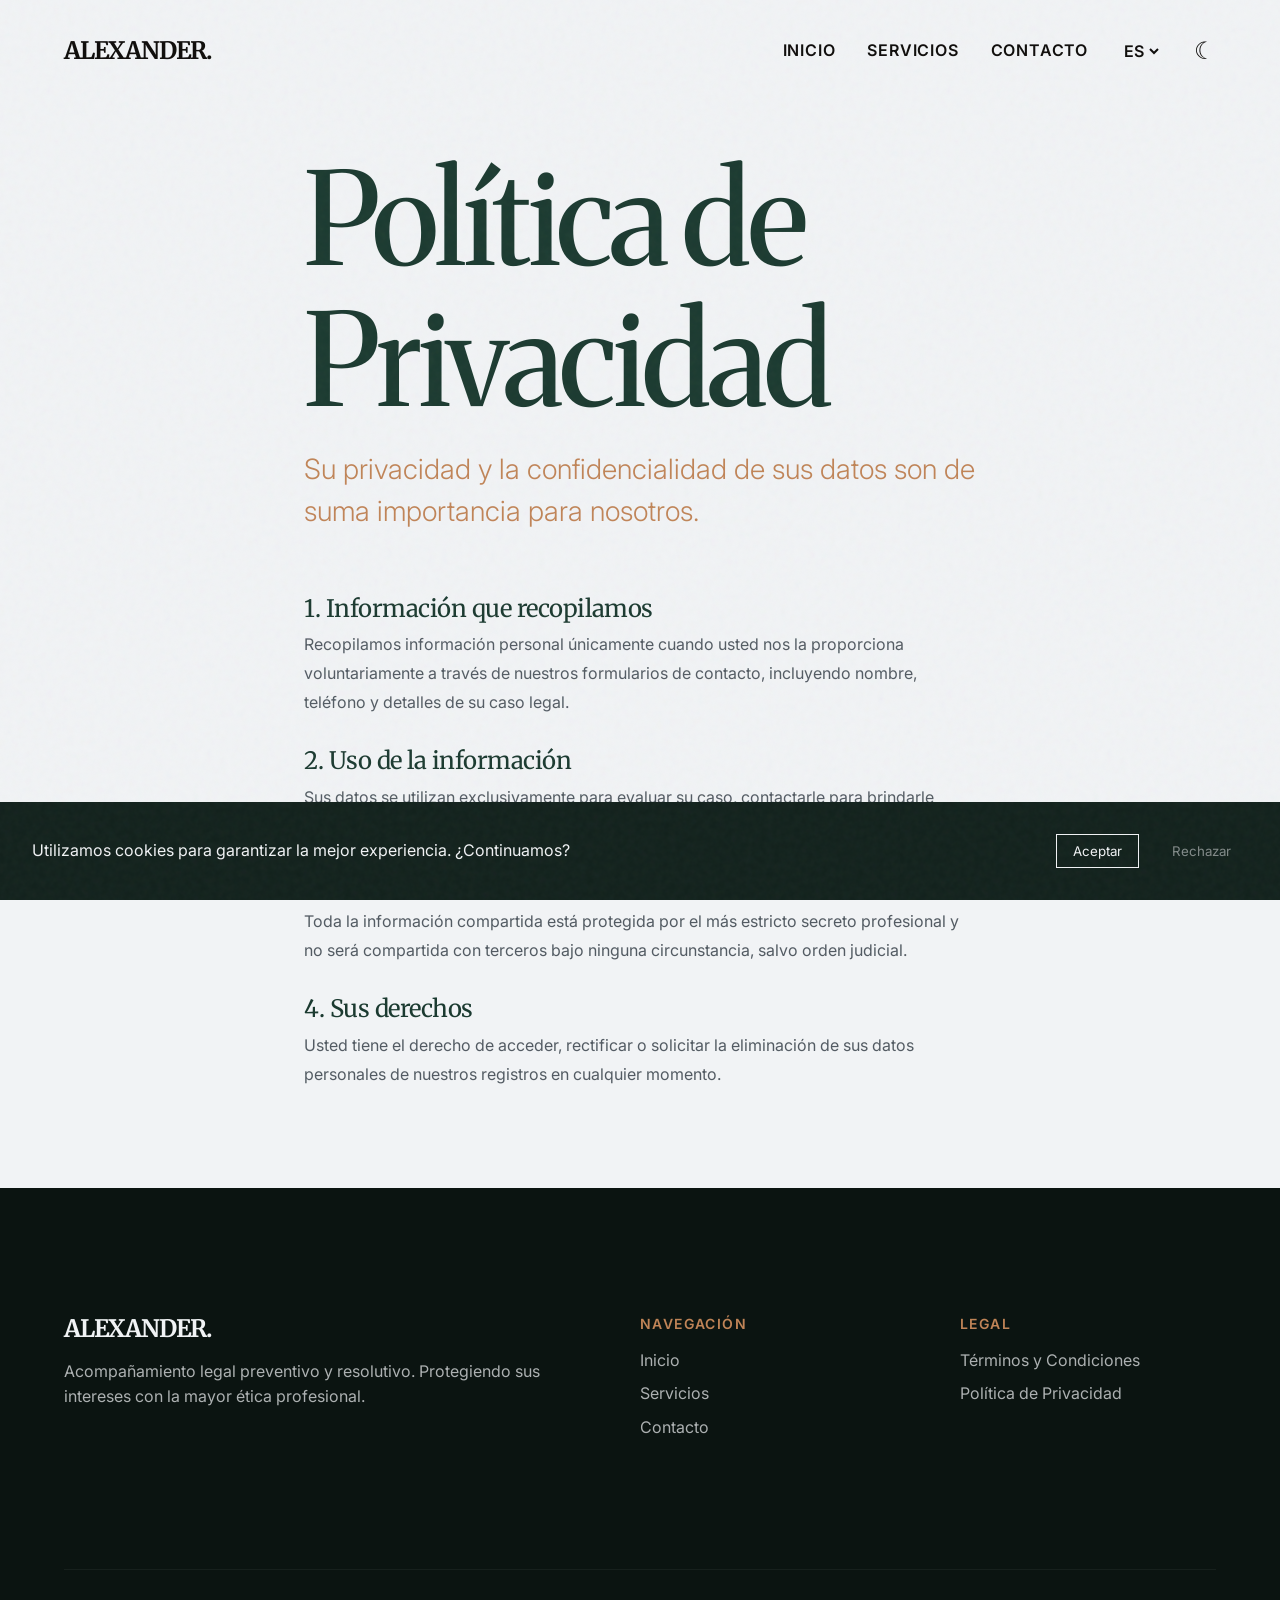
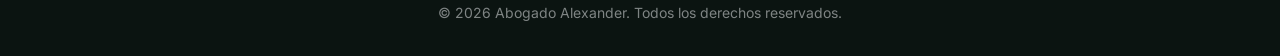
==== privacidad.html @ bae27752 "First commit" ====
<!DOCTYPE html>
<html lang="es">
<head>
  <meta charset="UTF-8">
  <meta name="viewport" content="width=device-width, initial-scale=1.0">
  
  <title data-i18n="page_title_privacy">Política de Privacidad | Alexander</title>
  <meta name="description" content="Política de privacidad y protección de datos del Bufete Abogado Alexander.">
  
  <link rel="preconnect" href="https://fonts.googleapis.com">
  <link rel="preconnect" href="https://fonts.gstatic.com" crossorigin>
  <link href="https://fonts.googleapis.com/css2?family=Inter:wght@300;400;600&family=Merriweather:ital,wght@0,300;0,400;1,300&display=swap" rel="stylesheet">
  
  <link rel="stylesheet" href="css/styles.css?v=2.0">
</head>
<body>

  <!-- Minimal Header -->
  <header class="header">
    <div class="container header__inner">
      <a href="index.html" class="logo">ALEXANDER.</a>
      
      <div class="header__actions">
        <nav class="nav">
          <button id="menu-toggle" class="menu-toggle-btn" aria-label="Abrir menú">☰</button>
          <div class="nav__menu" id="nav-menu">
            <a href="index.html" class="nav__link" data-i18n="nav_home">Inicio</a>
            <a href="servicios.html" class="nav__link" data-i18n="nav_services">Servicios</a>
            <a href="index.html#contacto" class="nav__link" data-i18n="nav_contact">Contacto</a>
          </div>
        </nav>

        <select id="lang-select" class="lang-select">
          <option value="es">ES</option>
          <option value="en">EN</option>
          <option value="fr">FR</option>
          <option value="pt">PT</option>
          <option value="zh">ZH</option>
        </select>
        <button id="theme-toggle" class="icon-btn">☾</button>
      </div>
    </div>
  </header>

  <main style="padding-top: 150px; padding-bottom: 100px; min-height: 100vh;">
    <section class="container" style="max-width: 800px; margin: 0 auto;">
      <h1 class="heading-massive" style="margin-bottom: var(--spacing-sm);" data-i18n="privacy_title">Política de Privacidad</h1>
      <p class="text-lead" style="margin-bottom: var(--spacing-lg); color: var(--accent-color);" data-i18n="privacy_intro">Su privacidad y la confidencialidad de sus datos son de suma importancia para nosotros.</p>
      
      <div style="display: flex; flex-direction: column; gap: var(--spacing-md);">
        <div>
          <h2 class="heading-large" style="font-size: 1.5rem; margin-bottom: 0.5rem;" data-i18n="privacy_h1">1. Información que recopilamos</h2>
          <p style="opacity: 0.8; line-height: 1.8;" data-i18n="privacy_p1">Recopilamos información personal únicamente cuando usted nos la proporciona voluntariamente a través de nuestros formularios de contacto, incluyendo nombre, teléfono y detalles de su caso legal.</p>
        </div>

        <div>
          <h2 class="heading-large" style="font-size: 1.5rem; margin-bottom: 0.5rem;" data-i18n="privacy_h2">2. Uso de la información</h2>
          <p style="opacity: 0.8; line-height: 1.8;" data-i18n="privacy_p2">Sus datos se utilizan exclusivamente para evaluar su caso, contactarle para brindarle asesoría legal y gestionar su expediente si decide contratar nuestros servicios.</p>
        </div>

        <div>
          <h2 class="heading-large" style="font-size: 1.5rem; margin-bottom: 0.5rem;" data-i18n="privacy_h3">3. Protección de datos y secreto profesional</h2>
          <p style="opacity: 0.8; line-height: 1.8;" data-i18n="privacy_p3">Toda la información compartida está protegida por el más estricto secreto profesional y no será compartida con terceros bajo ninguna circunstancia, salvo orden judicial.</p>
        </div>

        <div>
          <h2 class="heading-large" style="font-size: 1.5rem; margin-bottom: 0.5rem;" data-i18n="privacy_h4">4. Sus derechos</h2>
          <p style="opacity: 0.8; line-height: 1.8;" data-i18n="privacy_p4">Usted tiene el derecho de acceder, rectificar o solicitar la eliminación de sus datos personales de nuestros registros en cualquier momento.</p>
        </div>
      </div>
    </section>
  </main>

  <!-- Footer -->
  <footer class="footer">
    <div class="container">
      <div class="footer__grid">
        <div class="footer__brand">
          <h2 class="logo" style="margin-bottom: var(--spacing-sm);">ALEXANDER.</h2>
          <p style="opacity: 0.7;" data-i18n="footer_desc">Acompañamiento legal preventivo y resolutivo. Protegiendo sus intereses con la mayor ética profesional.</p>
        </div>
        
        <div class="footer__links">
          <h3 class="text-accent" style="margin-bottom: var(--spacing-sm);" data-i18n="footer_nav">Navegación</h3>
          <ul>
            <li><a href="index.html" data-i18n="nav_home">Inicio</a></li>
            <li><a href="servicios.html" data-i18n="nav_services">Servicios</a></li>
            <li><a href="index.html#contacto" data-i18n="nav_contact">Contacto</a></li>
          </ul>
        </div>
        
        <div class="footer__links">
          <h3 class="text-accent" style="margin-bottom: var(--spacing-sm);" data-i18n="footer_legal">Legal</h3>
          <ul>
            <li><a href="#" data-i18n="footer_terms">Términos y Condiciones</a></li>
            <li><a href="privacidad.html" data-i18n="footer_privacy">Política de Privacidad</a></li>
          </ul>
        </div>
      </div>
      <div class="footer__bottom">
        <p data-i18n="footer_copyright">&copy; 2026 Abogado Alexander. Todos los derechos reservados.</p>
      </div>
    </div>
  </footer>

  <!-- Cookies -->
  <div id="cookies-editorial" class="cookies-editorial">
    <p style="margin: 0;" data-i18n="cookies_text">Utilizamos cookies para garantizar la mejor experiencia. ¿Continuamos?</p>
    <div class="cookies-actions">
      <button id="btn-accept" class="btn-cookie" data-i18n="cookies_accept">Aceptar</button>
      <button id="btn-reject" class="btn-cookie" style="opacity: 0.5; border-color: transparent;" data-i18n="cookies_reject">Rechazar</button>
    </div>
  </div>

  <script src="js/translations.js"></script>
  <script src="js/main.js"></script>
</body>
</html>
---- css/styles.css ----
/* =========================================
   1. VARIABLES & TOKENS (Design System)
   ========================================= */
:root {
  --primary-color: #1B3A30; 
  --accent-color: #C08457; 
  --bg-light: #F1F3F5; 
  --text-dark: #2C363F; 
  
  --bg-inverted: #12211C; /* Darker than primary */
  --text-inverted: #F1F3F5;

  --font-heading: 'Merriweather', serif;
  --font-text: 'Inter', sans-serif;
  
  --spacing-xs: 0.5rem;   
  --spacing-sm: 1rem;     
  --spacing-md: 2rem;   
  --spacing-lg: 4rem;   
  --spacing-xl: 8rem;     
  --spacing-xxl: 12rem;    

  --transition-fast: 0.3s cubic-bezier(0.4, 0, 0.2, 1);
  --transition-slow: 0.8s cubic-bezier(0.4, 0, 0.2, 1);
}

body.dark-mode {
  --primary-color: #F1F3F5; /* Invert primary for text in dark mode */
  --bg-light: #12211C; /* Dark forest background */
  --text-dark: #F1F3F5; 
  --bg-inverted: #F1F3F5; 
  --text-inverted: #12211C;
}

/* =========================================
   2. RESET & NORMALIZE
   ========================================= */
*, *::before, *::after {
  box-sizing: border-box;
  margin: 0;
  padding: 0;
}

html {
  font-size: 16px;
  scroll-behavior: smooth;
}

body {
  font-family: var(--font-text);
  color: var(--text-dark);
  background-color: var(--bg-light);
  line-height: 1.6;
  overflow-x: hidden;
  transition: background-color 0.5s ease, color 0.5s ease;
}

/* Subtle Noise Texture Overlay */
body::before {
  content: "";
  position: fixed;
  top: 0; 
  left: 0; 
  width: 100vw; 
  height: 100vh;
  pointer-events: none;
  z-index: 9999;
  background-image: url('data:image/svg+xml;utf8,%3Csvg viewBox="0 0 200 200" xmlns="http://www.w3.org/2000/svg"%3E%3Cfilter id="noiseFilter"%3E%3CfeTurbulence type="fractalNoise" baseFrequency="0.65" numOctaves="3" stitchTiles="stitch"/%3E%3C/filter%3E%3Crect width="100%25" height="100%25" filter="url(%23noiseFilter)" opacity="0.04"/%3E%3C/svg%3E');
  opacity: 1;
}

img, video {
  display: block;
  max-width: 100%;
  height: auto;
}

a {
  text-decoration: none;
  color: inherit;
}

ul {
  list-style: none;
}

/* =========================================
   3. TYPOGRAPHY (Massive & Bespoke)
   ========================================= */
h1, h2, h3, .heading-massive {
  font-family: var(--font-heading);
  line-height: 1.1;
  font-weight: 400;
}

.heading-massive {
  font-size: clamp(3rem, 10vw, 8rem);
  letter-spacing: -0.03em;
  color: var(--primary-color);
  margin-bottom: var(--spacing-sm);
}

.heading-large {
  font-size: clamp(2.5rem, 6vw, 5rem);
  letter-spacing: -0.02em;
  color: var(--primary-color);
  margin-bottom: var(--spacing-md);
}

.text-lead {
  font-size: clamp(1.25rem, 3vw, 1.75rem);
  font-weight: 300;
  line-height: 1.5;
  max-width: 800px;
}

.text-accent {
  color: var(--accent-color);
  font-family: var(--font-text);
  text-transform: uppercase;
  letter-spacing: 0.1em;
  font-size: 0.875rem;
  font-weight: 600;
  display: block;
  margin-bottom: var(--spacing-sm);
}

/* =========================================
   4. LAYOUT UTILS
   ========================================= */
.container {
  width: 100%;
  padding: 0 var(--spacing-md);
  margin: 0 auto;
}

@media (min-width: 1024px) {
  .container {
    padding: 0 var(--spacing-lg);
  }
}

.section {
  padding: var(--spacing-xl) 0;
  position: relative;
}

/* =========================================
   5. HEADER & NAVIGATION (Minimal)
   ========================================= */
.header {
  position: fixed;
  top: 0;
  left: 0;
  width: 100%;
  padding: var(--spacing-md) 0;
  z-index: 100;
  mix-blend-mode: difference;
  color: #fff;
  transition: color var(--transition-fast);
}

.header.menu-open {
  mix-blend-mode: normal;
  color: var(--bg-light);
}

.header__inner {
  display: flex;
  justify-content: space-between;
  align-items: center;
}

.logo {
  font-family: var(--font-heading);
  font-size: clamp(1.1rem, 5vw, 1.5rem);
  font-weight: 700;
  letter-spacing: -0.05em;
  color: inherit;
}

.header__actions {
  display: flex;
  align-items: center;
  gap: var(--spacing-sm);
  position: relative;
  z-index: 101; /* Above mobile menu */
}

@media (min-width: 768px) {
  .header__actions {
    gap: var(--spacing-md);
  }
}

/* Navigation System */
.nav {
  display: flex;
  align-items: center;
}

.menu-toggle-btn {
  background: none;
  border: none;
  color: inherit;
  font-size: 1.5rem;
  cursor: pointer;
  z-index: 102;
}

.nav__menu {
  position: fixed;
  top: 0;
  left: 0;
  width: 100vw;
  height: 100vh;
  background-color: var(--primary-color);
  color: var(--bg-light);
  display: flex;
  flex-direction: column;
  justify-content: center;
  align-items: center;
  gap: var(--spacing-lg);
  transform: translateY(-100%);
  transition: transform var(--transition-slow);
  z-index: 100;
}

.nav__menu.open {
  transform: translateY(0);
}

.nav__link {
  font-family: var(--font-heading);
  font-size: clamp(2rem, 5vw, 4rem);
  text-decoration: none;
  color: inherit;
  transition: color var(--transition-fast);
}

.nav__link:hover {
  color: var(--accent-color);
}

@media (min-width: 768px) {
  .menu-toggle-btn {
    display: none;
  }
  
  .nav__menu {
    position: static;
    flex-direction: row;
    height: auto;
    width: auto;
    background-color: transparent;
    color: inherit;
    transform: none;
    gap: var(--spacing-md);
  }

  .nav__link {
    font-family: var(--font-text);
    font-size: 1rem;
    font-weight: 600;
    text-transform: uppercase;
    letter-spacing: 0.05em;
    color: inherit;
  }
}

.lang-select {
  background: transparent;
  color: inherit;
  border: none;
  font-weight: 600;
  cursor: pointer;
  outline: none;
  font-family: var(--font-text);
  font-size: 1rem;
}

.lang-select option {
  color: #000; /* Fallback for select dropdown */
}

.icon-btn {
  background: none;
  border: none;
  color: inherit;
  font-size: 1.5rem;
  cursor: pointer;
}

/* =========================================
   6. HERO SECTION (Split / Editorial)
   ========================================= */
.hero {
  min-height: 100vh;
  display: flex;
  align-items: center;
  padding-top: 100px;
}

.hero__grid {
  display: grid;
  grid-template-columns: 1fr;
  gap: var(--spacing-lg);
  align-items: center;
}

@media (min-width: 1024px) {
  .hero__grid {
    grid-template-columns: 1fr 1fr;
  }
}

.hero__content {
  position: relative;
  z-index: 2;
}

.hero__image-container {
  position: relative;
  width: 100%;
  max-width: 500px;
  margin: 0 auto;
}

.hero__image-container::before {
  content: '';
  position: absolute;
  top: -10%;
  left: -10%;
  width: 80%;
  height: 80%;
  background-color: var(--accent-color);
  z-index: -1;
  border-radius: 50%;
  filter: blur(80px);
  opacity: 0.5;
}

.hero__image {
  width: 100%;
  aspect-ratio: 3/4;
  object-fit: cover;
  transition: filter var(--transition-slow);
}

.hero__image:hover {
  /* Retained hover for structure, though no filter is needed now */
}

.btn-editorial {
  display: inline-block;
  margin-top: var(--spacing-md);
  font-family: var(--font-heading);
  font-size: 1.5rem;
  color: var(--primary-color);
  border: none;
  background: transparent;
  border-bottom: 2px solid var(--accent-color);
  padding: 0 0 5px 0;
  transition: color var(--transition-fast);
  cursor: pointer;
}

.btn-editorial:hover {
  color: var(--accent-color);
}

/* =========================================
   7. STATS (Watermark style)
   ========================================= */
.stats-narrative {
  position: relative;
  overflow: hidden;
  padding: var(--spacing-xxl) 0 var(--spacing-lg);
}

.stat-watermark {
  font-family: var(--font-heading);
  font-size: clamp(8rem, 20vw, 20rem);
  color: var(--primary-color);
  opacity: 0.05;
  position: absolute;
  line-height: 1;
  white-space: nowrap;
  pointer-events: none;
  z-index: 0;
  width: 100%;
  left: 0;
  text-align: center;
}

.stat-watermark--1 { top: 5%; }
.stat-watermark--2 { top: 45%; }

.stats-content {
  position: relative;
  z-index: 1;
  max-width: 800px;
  margin: 0 auto;
  text-align: center;
}

.trust-indicators {
  display: flex;
  flex-direction: column;
  gap: var(--spacing-md);
  margin-top: var(--spacing-xl);
  border-top: 1px solid rgba(192, 132, 87, 0.3); /* Copper transparent */
  padding-top: var(--spacing-md);
}

@media (min-width: 768px) {
  .trust-indicators {
    flex-direction: row;
    justify-content: space-between;
  }
}

.trust-item {
  display: flex;
  flex-direction: column;
  align-items: center;
}

.trust-title {
  font-family: var(--font-heading);
  font-size: 1.25rem;
  color: var(--accent-color);
  margin-bottom: var(--spacing-xs);
}

.trust-desc {
  font-family: var(--font-text);
  font-size: 0.875rem;
  opacity: 0.7;
}

/* =========================================
   8. SERVICES (Accordion Narrative)
   ========================================= */
.services-editorial {
  padding: var(--spacing-md) 0 var(--spacing-xl);
  background-color: var(--bg-light);
  border-bottom-left-radius: 3rem;
  border-bottom-right-radius: 3rem;
  position: relative;
  z-index: 20;
  box-shadow: 0 25px 30px -15px rgba(0,0,0,0.1);
}

.service-accordion {
  border-top: 1px solid var(--primary-color);
}

.service-item {
  border-bottom: 1px solid var(--primary-color);
  overflow: hidden;
}

.service-header {
  width: 100%;
  text-align: left;
  background: none;
  border: none;
  padding: var(--spacing-md) 0;
  display: flex;
  justify-content: space-between;
  align-items: center;
  cursor: pointer;
  color: var(--primary-color);
  font-family: var(--font-heading);
  font-size: clamp(1.5rem, 4vw, 3rem);
  transition: color var(--transition-fast);
}

.service-header:hover {
  color: var(--accent-color);
}

.service-header::after {
  content: '+';
  font-family: var(--font-text);
  font-weight: 300;
}

.service-item.active .service-header::after {
  content: '−';
}

.service-body {
  max-height: 0;
  opacity: 0;
  transition: max-height var(--transition-slow), opacity var(--transition-slow), padding var(--transition-slow);
}

.service-item.active .service-body {
  max-height: 1000px; /* Arbitrary large height */
  opacity: 1;
  padding-bottom: var(--spacing-md);
}

.service-content-grid {
  display: grid;
  grid-template-columns: 1fr;
  gap: var(--spacing-md);
}

@media (min-width: 768px) {
  .service-content-grid {
    grid-template-columns: 1fr 1fr;
  }
}

.service-img {
  width: 100%;
  aspect-ratio: 16/9;
  object-fit: cover;
}

.service-item.active .service-img {
  /* Animation removed since image is already colored */
}

/* Colorize animation removed */

/* =========================================
   9. TESTIMONIALS (Pull-quotes)
   ========================================= */
.testimonials-editorial {
  padding: calc(var(--spacing-lg) + 3rem) 0 var(--spacing-lg);
  margin-top: -3rem;
  background-color: #FFFFFF; /* Hardcoded pure white card */
  color: #12211C; /* Hardcoded dark text */
  text-align: center;
  border-bottom-left-radius: 3rem;
  border-bottom-right-radius: 3rem;
  position: relative;
  z-index: 10;
  box-shadow: 0 25px 30px -15px rgba(0,0,0,0.1);
}

.testimonial-display {
  max-width: 900px;
  margin: 0 auto;
  min-height: 300px;
  display: flex;
  flex-direction: column;
  justify-content: center;
  position: relative;
}

.testimonial-quote {
  font-family: var(--font-heading);
  font-size: clamp(1.5rem, 4vw, 2.5rem);
  font-style: italic;
  font-weight: 300;
  margin-bottom: var(--spacing-md);
  opacity: 0;
  position: absolute;
  top: 50%;
  left: 50%;
  transform: translate(-50%, -50%);
  width: 100%;
  transition: opacity var(--transition-slow);
}

.testimonial-quote.active {
  opacity: 1;
  position: relative;
  transform: none;
  top: auto;
  left: auto;
}

.testimonial-author {
  font-family: var(--font-text);
  font-weight: 600;
  color: var(--accent-color);
  letter-spacing: 0.1em;
  text-transform: uppercase;
}

/* =========================================
   10. CONTACT IMMERSION
   ========================================= */
.contact-immersion {
  padding: calc(var(--spacing-xl) + 3rem) 0 var(--spacing-xl);
  margin-top: -3rem;
  position: relative;
  overflow: hidden;
  background-color: #12211C; /* Hardcoded dark forest */
  color: #F1F3F5; /* Hardcoded light text */
  z-index: 1;
}

.contact-bg-map {
  position: absolute;
  top: 0; left: 0; width: 100%; height: 100%;
  background-image: radial-gradient(circle at center, rgba(192, 132, 87, 0.05) 1px, transparent 1px);
  background-size: 20px 20px;
  z-index: 0;
  opacity: 0.5;
}

/* Force text and buttons inside contact to be light to contrast with hardcoded dark background */
.contact-immersion .heading-large {
  color: #F1F3F5;
}

.contact-immersion .btn-editorial {
  color: #F1F3F5;
  border-bottom-color: rgba(241, 243, 245, 0.5);
  background-color: transparent;
}

.contact-immersion .btn-editorial:hover {
  color: var(--accent-color);
  border-bottom-color: var(--accent-color);
  background-color: transparent;
}

.contact-grid {
  display: grid;
  grid-template-columns: 1fr;
  gap: var(--spacing-lg);
  position: relative;
  z-index: 1;
}

@media (min-width: 1024px) {
  .contact-grid {
    grid-template-columns: 1fr 1fr;
    gap: var(--spacing-xxl);
    align-items: center;
  }
}

.contact-grid {
  display: grid;
  grid-template-columns: 1fr;
  gap: var(--spacing-lg);
  position: relative;
  z-index: 1;
}

@media (min-width: 1024px) {
  .contact-grid {
    grid-template-columns: 1fr 1fr;
    gap: var(--spacing-xxl);
    align-items: center;
  }
}

.form-editorial {
  display: flex;
  flex-direction: column;
  gap: var(--spacing-md);
  margin-top: var(--spacing-lg);
}

.input-editorial {
  width: 100%;
  background: transparent;
  border: none;
  border-bottom: 1px solid rgba(241, 243, 245, 0.3);
  color: #F1F3F5;
  font-size: 1.25rem;
  padding: var(--spacing-sm) 0;
  margin-bottom: var(--spacing-md);
  font-family: var(--font-text);
  outline: none;
  border-radius: 0;
  transition: border-color var(--transition-fast);
}

.input-editorial:focus {
  border-color: var(--accent-color);
}

.input-editorial::placeholder {
  color: #F1F3F5;
  opacity: 0.5;
}

/* =========================================
   11. FLOATING ELEMENTS & COOKIES
   ========================================= */
.whatsapp-float {
  position: fixed;
  bottom: var(--spacing-md);
  right: var(--spacing-md);
  width: 60px;
  height: 60px;
  background-color: #25D366;
  color: white;
  border-radius: 50%;
  display: flex;
  align-items: center;
  justify-content: center;
  font-size: 2rem;
  z-index: 900;
  box-shadow: 0 4px 12px rgba(0,0,0,0.2);
  transition: transform var(--transition-fast);
}

.whatsapp-float:hover {
  transform: scale(1.1);
}

.cookies-editorial {
  position: fixed;
  bottom: 0;
  left: 0;
  width: 100%;
  background-color: var(--bg-inverted);
  color: var(--text-inverted);
  padding: var(--spacing-md);
  z-index: 1000;
  transform: translateY(100%);
  transition: transform var(--transition-slow);
  display: flex;
  flex-direction: column;
  gap: var(--spacing-md);
}

@media (min-width: 768px) {
  .cookies-editorial {
    flex-direction: row;
    justify-content: space-between;
    align-items: center;
  }
}

.cookies-editorial.show {
  transform: translateY(0);
}

.cookies-actions {
  display: flex;
  gap: var(--spacing-sm);
}

.btn-cookie {
  background: transparent;
  border: 1px solid var(--text-inverted);
  color: var(--text-inverted);
  padding: 0.5rem 1rem;
  cursor: pointer;
  font-family: var(--font-text);
  transition: all var(--transition-fast);
}

.btn-cookie:hover {
  background: var(--text-inverted);
  color: var(--bg-inverted);
}

/* =========================================
   12. FOOTER
   ========================================= */
.footer {
  background-color: #0b1411;
  color: #F1F3F5;
  padding: var(--spacing-xl) 0 var(--spacing-md);
}

.footer__grid {
  display: grid;
  grid-template-columns: 1fr;
  gap: var(--spacing-lg);
  margin-bottom: var(--spacing-xl);
}

@media (min-width: 768px) {
  .footer__grid {
    grid-template-columns: 2fr 1fr 1fr;
  }
}

.footer__links ul {
  display: flex;
  flex-direction: column;
  gap: var(--spacing-xs);
}

.footer__links a {
  opacity: 0.7;
  transition: opacity var(--transition-fast);
}

.footer__links a:hover {
  opacity: 1;
  color: var(--accent-color);
}

.footer__bottom {
  border-top: 1px solid rgba(255,255,255,0.1);
  padding-top: var(--spacing-md);
  text-align: center;
  opacity: 0.5;
  font-size: 0.875rem;
}

/* =========================================
   13. ANIMATIONS & PARALLAX
   ========================================= */
.reveal {
  opacity: 0;
  transform: translateY(40px);
  transition: all 0.8s cubic-bezier(0.5, 0, 0, 1);
}

.reveal.active {
  opacity: 1;
  transform: translateY(0);
}

.reveal.delay-1 { transition-delay: 0.1s; }
.reveal.delay-2 { transition-delay: 0.2s; }
.reveal.delay-3 { transition-delay: 0.3s; }

.hero-anim {
  opacity: 0;
  animation: fadeUp 1s cubic-bezier(0.5, 0, 0, 1) forwards;
}

.hero-anim-1 { animation-delay: 0.2s; }
.hero-anim-2 { animation-delay: 0.4s; }
.hero-anim-3 { animation-delay: 0.6s; }
.hero-anim-4 { animation-delay: 0.8s; }

@keyframes fadeUp {
  from {
    opacity: 0;
    transform: translateY(30px);
  }
  to {
    opacity: 1;
    transform: translateY(0);
  }
}
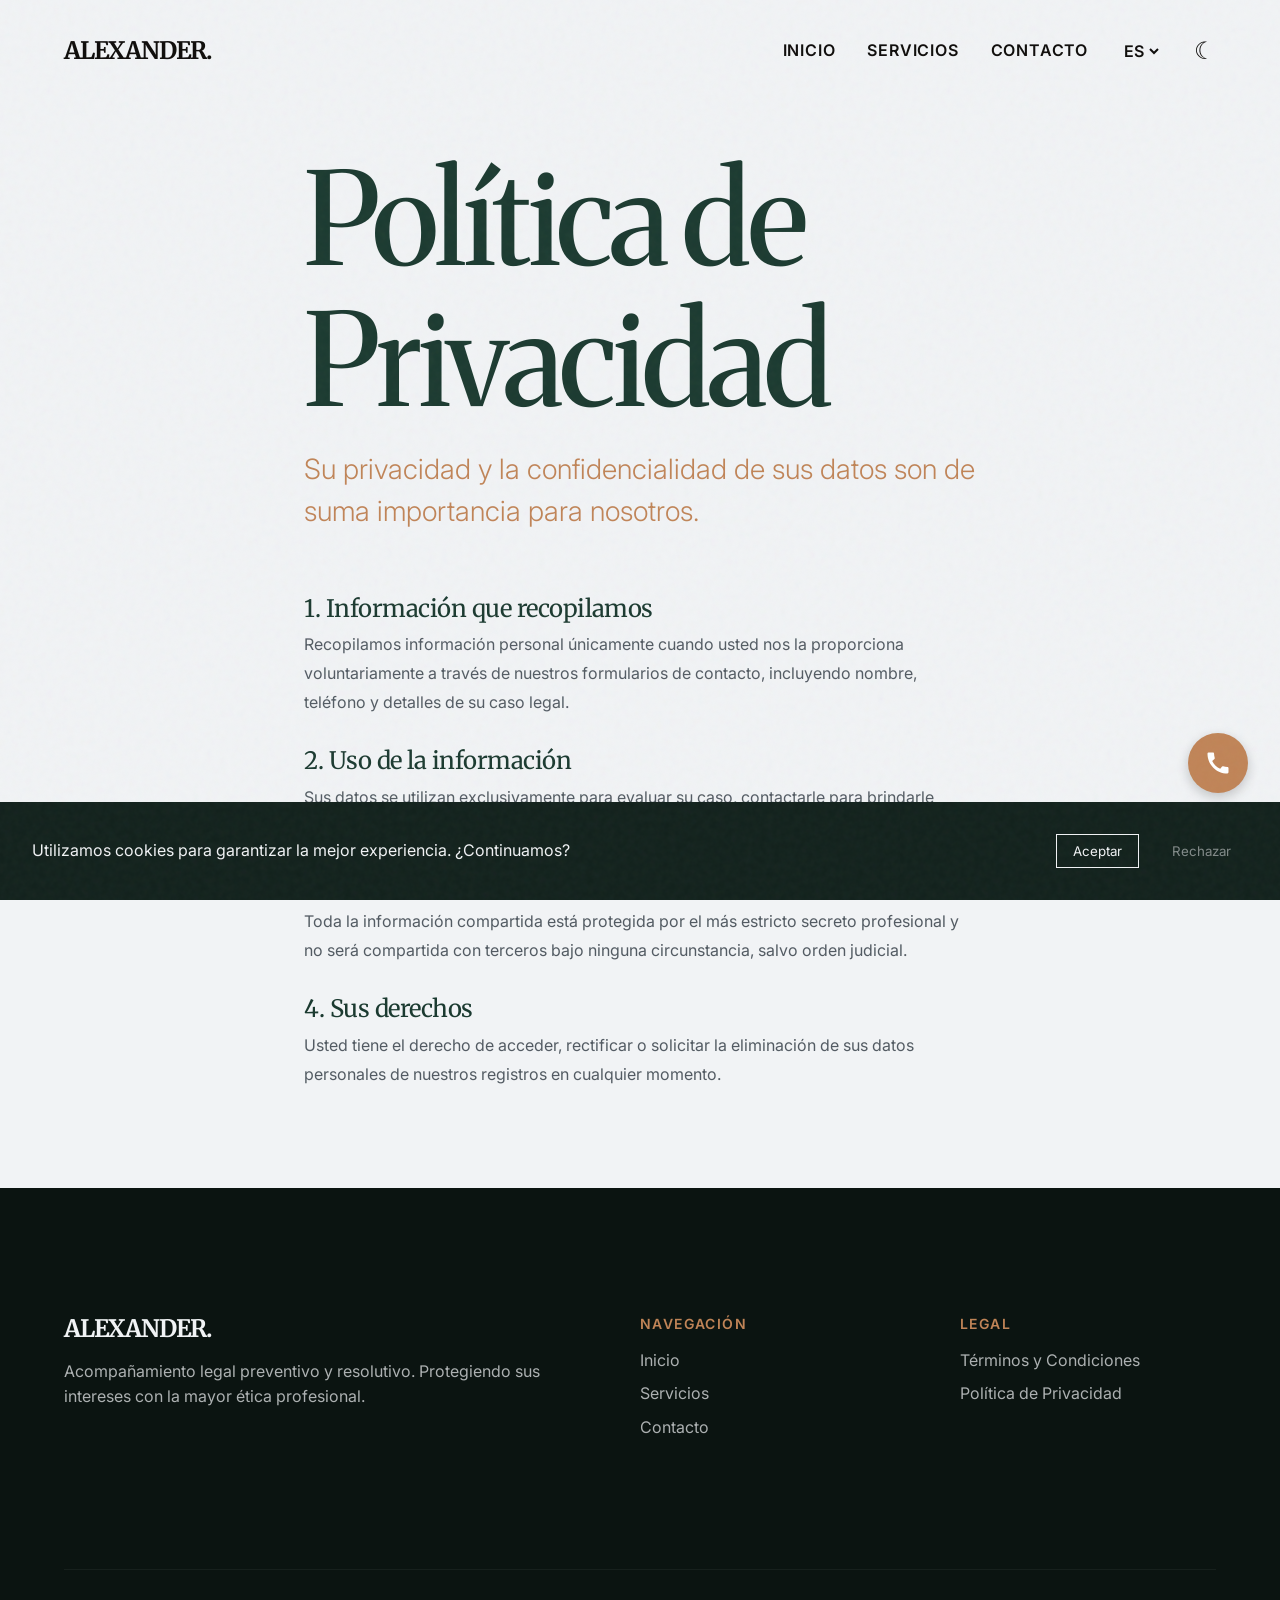
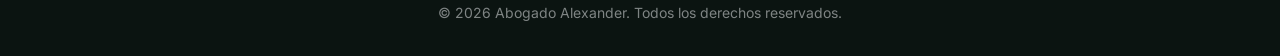
==== commit abb9edbe: "Update floating buttons with SVGs and add phone button" ====
--- a/privacidad.html
+++ b/privacidad.html
@@ -103,6 +103,20 @@
     </div>
   </footer>
 
+  <!-- Floating Buttons -->
+  <div class="floating-container">
+    <a href="tel:+50626651118" class="phone-float" aria-label="Llamar">
+      <svg viewBox="0 0 24 24" fill="currentColor" width="28" height="28">
+        <path d="M20.01 15.38c-1.23 0-2.42-.2-3.53-.56a.977.977 0 0 0-1.01.24l-1.57 1.97c-2.83-1.35-5.48-3.9-6.89-6.83l1.95-1.66c.27-.28.35-.67.24-1.02-.37-1.11-.56-2.3-.56-3.53 0-.54-.45-.99-.99-.99H4.19C3.65 3 3 3.24 3 3.99 3 13.28 10.73 21 20.01 21c.71 0 .99-.63.99-1.18v-3.45c0-.54-.45-.99-.99-.99z"/>
+      </svg>
+    </a>
+    <a href="https://wa.me/50671990701" class="whatsapp-float" aria-label="WhatsApp">
+      <svg viewBox="0 0 24 24" fill="currentColor" width="32" height="32">
+        <path d="M17.472 14.382c-.297-.149-1.758-.867-2.03-.967-.273-.099-.471-.148-.67.15-.197.297-.767.966-.94 1.164-.173.199-.347.223-.644.075-.297-.15-1.255-.463-2.39-1.475-.883-.788-1.48-1.761-1.653-2.059-.173-.297-.018-.458.13-.606.134-.133.298-.347.446-.52.149-.174.198-.298.298-.497.099-.198.05-.371-.025-.52-.075-.149-.669-1.612-.916-2.207-.242-.579-.487-.5-.669-.51a12.8 12.8 0 0 0-.57-.01c-.198 0-.52.074-.792.372-.272.297-1.04 1.016-1.04 2.479 0 1.462 1.065 2.875 1.213 3.074.149.198 2.096 3.2 5.077 4.487.709.306 1.262.489 1.694.625.712.227 1.36.195 1.871.118.571-.085 1.758-.719 2.006-1.413.248-.694.248-1.289.173-1.413-.074-.124-.272-.198-.57-.347m-5.421 7.403h-.004a9.87 9.87 0 0 1-5.031-1.378l-.361-.214-3.741.982.998-3.648-.235-.374a9.86 9.86 0 0 1-1.51-5.26c.001-5.45 4.436-9.884 9.888-9.884 2.64 0 5.122 1.03 6.988 2.898a9.825 9.825 0 0 1 2.893 6.994c-.003 5.45-4.437 9.884-9.885 9.884m8.413-18.297A11.815 11.815 0 0 0 12.05 0C5.495 0 .16 5.335.157 11.892c0 2.096.547 4.142 1.588 5.945L.057 24l6.305-1.654a11.882 11.882 0 0 0 5.683 1.448h.005c6.554 0 11.89-5.335 11.893-11.893a11.821 11.821 0 0 0-3.48-8.413Z"/>
+      </svg>
+    </a>
+  </div>
+
   <!-- Cookies -->
   <div id="cookies-editorial" class="cookies-editorial">
     <p style="margin: 0;" data-i18n="cookies_text">Utilizamos cookies para garantizar la mejor experiencia. ¿Continuamos?</p>
--- a/css/styles.css
+++ b/css/styles.css
@@ -487,7 +487,7 @@
   font-weight: 300;
 }
 
-.service-item.active .service-header::after {
+.service-item.open .service-header::after {
   content: '−';
 }
 
@@ -497,7 +497,7 @@
   transition: max-height var(--transition-slow), opacity var(--transition-slow), padding var(--transition-slow);
 }
 
-.service-item.active .service-body {
+.service-item.open .service-body {
   max-height: 1000px; /* Arbitrary large height */
   opacity: 1;
   padding-bottom: var(--spacing-md);
@@ -521,7 +521,7 @@
   object-fit: cover;
 }
 
-.service-item.active .service-img {
+.service-item.open .service-img {
   /* Animation removed since image is already colored */
 }
 
@@ -689,25 +689,37 @@
 /* =========================================
    11. FLOATING ELEMENTS & COOKIES
    ========================================= */
-.whatsapp-float {
+.floating-container {
   position: fixed;
   bottom: var(--spacing-md);
   right: var(--spacing-md);
+  display: flex;
+  flex-direction: column;
+  gap: 15px;
+  z-index: 900;
+}
+
+.whatsapp-float, .phone-float {
   width: 60px;
   height: 60px;
-  background-color: #25D366;
-  color: white;
   border-radius: 50%;
   display: flex;
   align-items: center;
   justify-content: center;
-  font-size: 2rem;
-  z-index: 900;
+  color: white;
   box-shadow: 0 4px 12px rgba(0,0,0,0.2);
   transition: transform var(--transition-fast);
 }
 
-.whatsapp-float:hover {
+.whatsapp-float {
+  background-color: #25D366;
+}
+
+.phone-float {
+  background-color: var(--accent-color);
+}
+
+.whatsapp-float:hover, .phone-float:hover {
   transform: scale(1.1);
 }
 
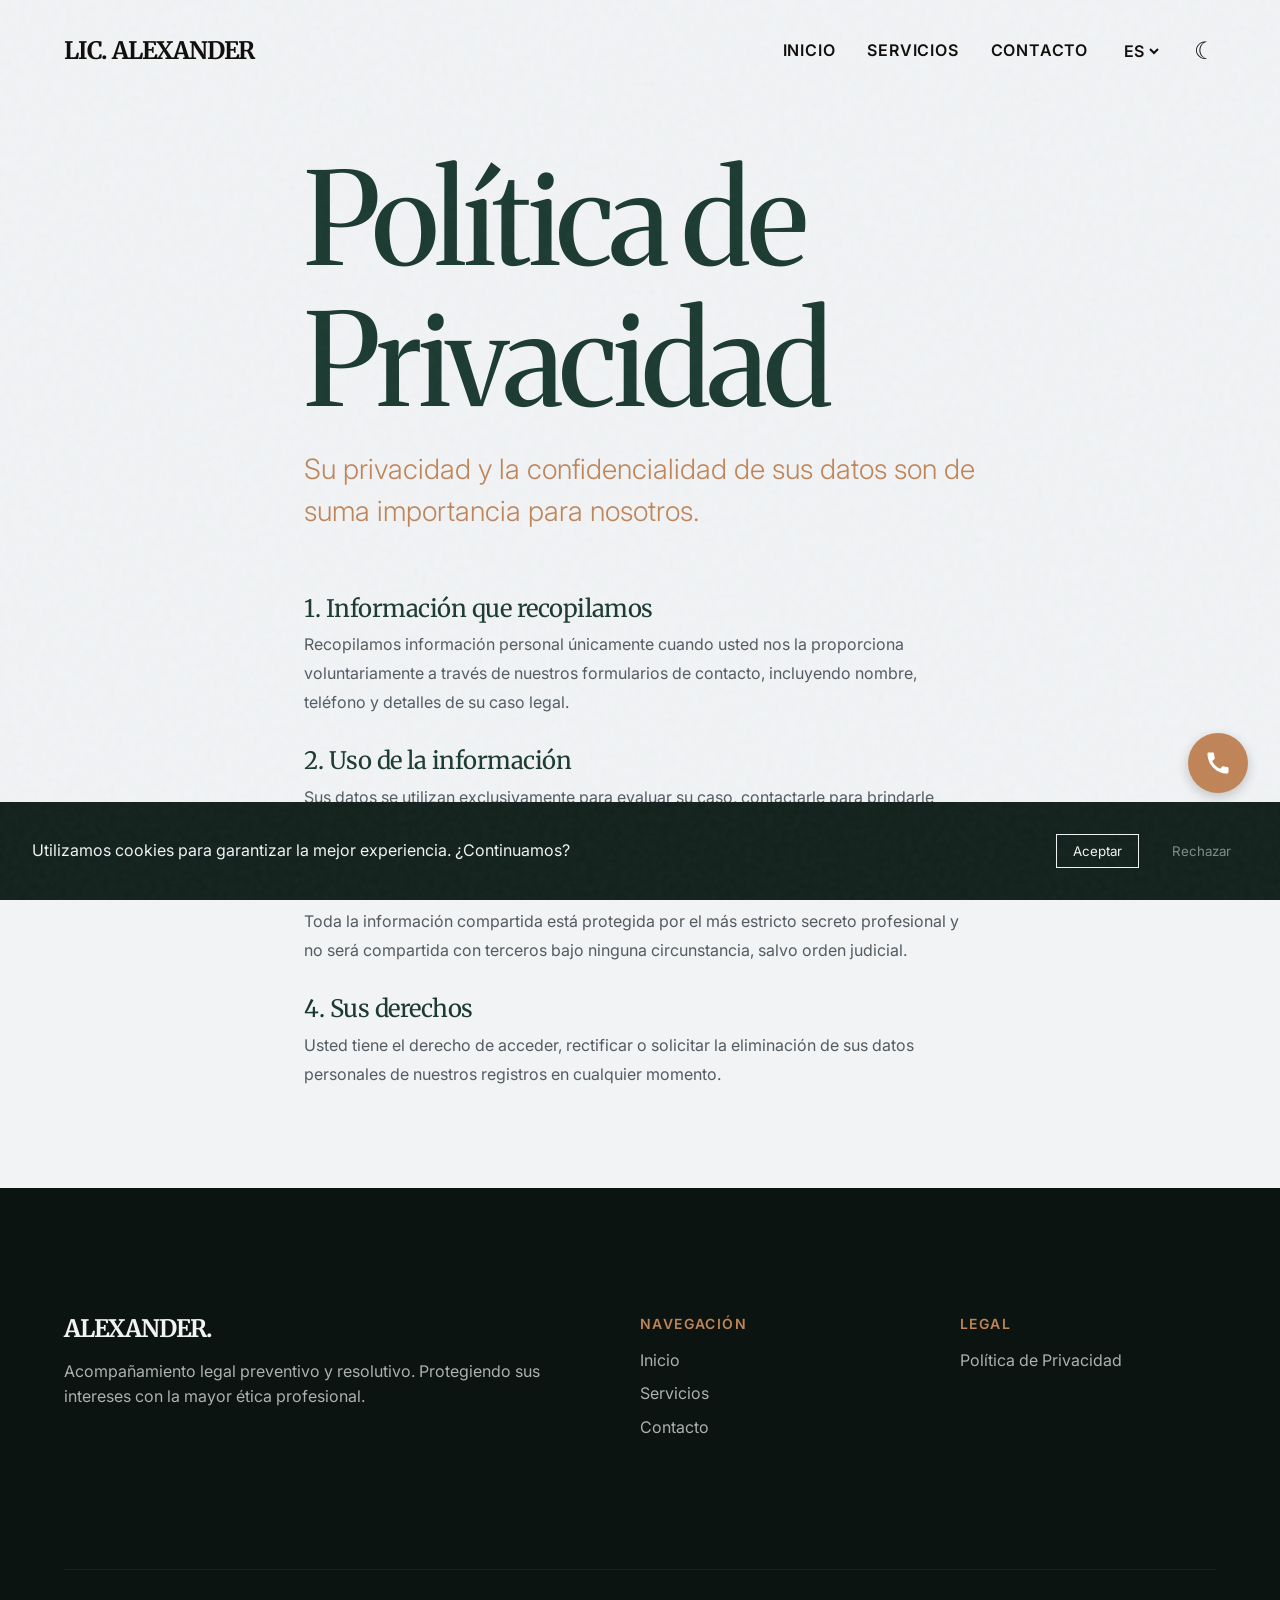
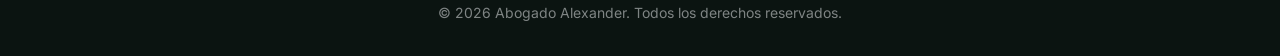
==== commit 8a2a5a8d: "Agregando cambios" ====
--- a/privacidad.html
+++ b/privacidad.html
@@ -1,25 +1,29 @@
 <!DOCTYPE html>
 <html lang="es">
+
 <head>
   <meta charset="UTF-8">
   <meta name="viewport" content="width=device-width, initial-scale=1.0">
-  
+
   <title data-i18n="page_title_privacy">Política de Privacidad | Alexander</title>
   <meta name="description" content="Política de privacidad y protección de datos del Bufete Abogado Alexander.">
-  
+
   <link rel="preconnect" href="https://fonts.googleapis.com">
   <link rel="preconnect" href="https://fonts.gstatic.com" crossorigin>
-  <link href="https://fonts.googleapis.com/css2?family=Inter:wght@300;400;600&family=Merriweather:ital,wght@0,300;0,400;1,300&display=swap" rel="stylesheet">
-  
+  <link
+    href="https://fonts.googleapis.com/css2?family=Inter:wght@300;400;600&family=Merriweather:ital,wght@0,300;0,400;1,300&display=swap"
+    rel="stylesheet">
+
   <link rel="stylesheet" href="css/styles.css?v=2.0">
 </head>
+
 <body>
 
   <!-- Minimal Header -->
   <header class="header">
     <div class="container header__inner">
-      <a href="index.html" class="logo">ALEXANDER.</a>
-      
+      <a href="index.html" class="logo">LIC. ALEXANDER</a>
+
       <div class="header__actions">
         <nav class="nav">
           <button id="menu-toggle" class="menu-toggle-btn" aria-label="Abrir menú">☰</button>
@@ -44,28 +48,43 @@
 
   <main style="padding-top: 150px; padding-bottom: 100px; min-height: 100vh;">
     <section class="container" style="max-width: 800px; margin: 0 auto;">
-      <h1 class="heading-massive" style="margin-bottom: var(--spacing-sm);" data-i18n="privacy_title">Política de Privacidad</h1>
-      <p class="text-lead" style="margin-bottom: var(--spacing-lg); color: var(--accent-color);" data-i18n="privacy_intro">Su privacidad y la confidencialidad de sus datos son de suma importancia para nosotros.</p>
-      
+      <h1 class="heading-massive" style="margin-bottom: var(--spacing-sm);" data-i18n="privacy_title">Política de
+        Privacidad</h1>
+      <p class="text-lead" style="margin-bottom: var(--spacing-lg); color: var(--accent-color);"
+        data-i18n="privacy_intro">Su privacidad y la confidencialidad de sus datos son de suma importancia para
+        nosotros.</p>
+
       <div style="display: flex; flex-direction: column; gap: var(--spacing-md);">
         <div>
-          <h2 class="heading-large" style="font-size: 1.5rem; margin-bottom: 0.5rem;" data-i18n="privacy_h1">1. Información que recopilamos</h2>
-          <p style="opacity: 0.8; line-height: 1.8;" data-i18n="privacy_p1">Recopilamos información personal únicamente cuando usted nos la proporciona voluntariamente a través de nuestros formularios de contacto, incluyendo nombre, teléfono y detalles de su caso legal.</p>
+          <h2 class="heading-large" style="font-size: 1.5rem; margin-bottom: 0.5rem;" data-i18n="privacy_h1">1.
+            Información que recopilamos</h2>
+          <p style="opacity: 0.8; line-height: 1.8;" data-i18n="privacy_p1">Recopilamos información personal únicamente
+            cuando usted nos la proporciona voluntariamente a través de nuestros formularios de contacto, incluyendo
+            nombre, teléfono y detalles de su caso legal.</p>
         </div>
 
         <div>
-          <h2 class="heading-large" style="font-size: 1.5rem; margin-bottom: 0.5rem;" data-i18n="privacy_h2">2. Uso de la información</h2>
-          <p style="opacity: 0.8; line-height: 1.8;" data-i18n="privacy_p2">Sus datos se utilizan exclusivamente para evaluar su caso, contactarle para brindarle asesoría legal y gestionar su expediente si decide contratar nuestros servicios.</p>
+          <h2 class="heading-large" style="font-size: 1.5rem; margin-bottom: 0.5rem;" data-i18n="privacy_h2">2. Uso de
+            la información</h2>
+          <p style="opacity: 0.8; line-height: 1.8;" data-i18n="privacy_p2">Sus datos se utilizan exclusivamente para
+            evaluar su caso, contactarle para brindarle asesoría legal y gestionar su expediente si decide contratar
+            nuestros servicios.</p>
         </div>
 
         <div>
-          <h2 class="heading-large" style="font-size: 1.5rem; margin-bottom: 0.5rem;" data-i18n="privacy_h3">3. Protección de datos y secreto profesional</h2>
-          <p style="opacity: 0.8; line-height: 1.8;" data-i18n="privacy_p3">Toda la información compartida está protegida por el más estricto secreto profesional y no será compartida con terceros bajo ninguna circunstancia, salvo orden judicial.</p>
+          <h2 class="heading-large" style="font-size: 1.5rem; margin-bottom: 0.5rem;" data-i18n="privacy_h3">3.
+            Protección de datos y secreto profesional</h2>
+          <p style="opacity: 0.8; line-height: 1.8;" data-i18n="privacy_p3">Toda la información compartida está
+            protegida por el más estricto secreto profesional y no será compartida con terceros bajo ninguna
+            circunstancia, salvo orden judicial.</p>
         </div>
 
         <div>
-          <h2 class="heading-large" style="font-size: 1.5rem; margin-bottom: 0.5rem;" data-i18n="privacy_h4">4. Sus derechos</h2>
-          <p style="opacity: 0.8; line-height: 1.8;" data-i18n="privacy_p4">Usted tiene el derecho de acceder, rectificar o solicitar la eliminación de sus datos personales de nuestros registros en cualquier momento.</p>
+          <h2 class="heading-large" style="font-size: 1.5rem; margin-bottom: 0.5rem;" data-i18n="privacy_h4">4. Sus
+            derechos</h2>
+          <p style="opacity: 0.8; line-height: 1.8;" data-i18n="privacy_p4">Usted tiene el derecho de acceder,
+            rectificar o solicitar la eliminación de sus datos personales de nuestros registros en cualquier momento.
+          </p>
         </div>
       </div>
     </section>
@@ -77,9 +96,10 @@
       <div class="footer__grid">
         <div class="footer__brand">
           <h2 class="logo" style="margin-bottom: var(--spacing-sm);">ALEXANDER.</h2>
-          <p style="opacity: 0.7;" data-i18n="footer_desc">Acompañamiento legal preventivo y resolutivo. Protegiendo sus intereses con la mayor ética profesional.</p>
+          <p style="opacity: 0.7;" data-i18n="footer_desc">Acompañamiento legal preventivo y resolutivo. Protegiendo sus
+            intereses con la mayor ética profesional.</p>
         </div>
-        
+
         <div class="footer__links">
           <h3 class="text-accent" style="margin-bottom: var(--spacing-sm);" data-i18n="footer_nav">Navegación</h3>
           <ul>
@@ -88,11 +108,10 @@
             <li><a href="index.html#contacto" data-i18n="nav_contact">Contacto</a></li>
           </ul>
         </div>
-        
+
         <div class="footer__links">
           <h3 class="text-accent" style="margin-bottom: var(--spacing-sm);" data-i18n="footer_legal">Legal</h3>
           <ul>
-            <li><a href="#" data-i18n="footer_terms">Términos y Condiciones</a></li>
             <li><a href="privacidad.html" data-i18n="footer_privacy">Política de Privacidad</a></li>
           </ul>
         </div>
@@ -107,26 +126,31 @@
   <div class="floating-container">
     <a href="tel:+50626651118" class="phone-float" aria-label="Llamar">
       <svg viewBox="0 0 24 24" fill="currentColor" width="28" height="28">
-        <path d="M20.01 15.38c-1.23 0-2.42-.2-3.53-.56a.977.977 0 0 0-1.01.24l-1.57 1.97c-2.83-1.35-5.48-3.9-6.89-6.83l1.95-1.66c.27-.28.35-.67.24-1.02-.37-1.11-.56-2.3-.56-3.53 0-.54-.45-.99-.99-.99H4.19C3.65 3 3 3.24 3 3.99 3 13.28 10.73 21 20.01 21c.71 0 .99-.63.99-1.18v-3.45c0-.54-.45-.99-.99-.99z"/>
+        <path
+          d="M20.01 15.38c-1.23 0-2.42-.2-3.53-.56a.977.977 0 0 0-1.01.24l-1.57 1.97c-2.83-1.35-5.48-3.9-6.89-6.83l1.95-1.66c.27-.28.35-.67.24-1.02-.37-1.11-.56-2.3-.56-3.53 0-.54-.45-.99-.99-.99H4.19C3.65 3 3 3.24 3 3.99 3 13.28 10.73 21 20.01 21c.71 0 .99-.63.99-1.18v-3.45c0-.54-.45-.99-.99-.99z" />
       </svg>
     </a>
     <a href="https://wa.me/50671990701" class="whatsapp-float" aria-label="WhatsApp">
       <svg viewBox="0 0 24 24" fill="currentColor" width="32" height="32">
-        <path d="M17.472 14.382c-.297-.149-1.758-.867-2.03-.967-.273-.099-.471-.148-.67.15-.197.297-.767.966-.94 1.164-.173.199-.347.223-.644.075-.297-.15-1.255-.463-2.39-1.475-.883-.788-1.48-1.761-1.653-2.059-.173-.297-.018-.458.13-.606.134-.133.298-.347.446-.52.149-.174.198-.298.298-.497.099-.198.05-.371-.025-.52-.075-.149-.669-1.612-.916-2.207-.242-.579-.487-.5-.669-.51a12.8 12.8 0 0 0-.57-.01c-.198 0-.52.074-.792.372-.272.297-1.04 1.016-1.04 2.479 0 1.462 1.065 2.875 1.213 3.074.149.198 2.096 3.2 5.077 4.487.709.306 1.262.489 1.694.625.712.227 1.36.195 1.871.118.571-.085 1.758-.719 2.006-1.413.248-.694.248-1.289.173-1.413-.074-.124-.272-.198-.57-.347m-5.421 7.403h-.004a9.87 9.87 0 0 1-5.031-1.378l-.361-.214-3.741.982.998-3.648-.235-.374a9.86 9.86 0 0 1-1.51-5.26c.001-5.45 4.436-9.884 9.888-9.884 2.64 0 5.122 1.03 6.988 2.898a9.825 9.825 0 0 1 2.893 6.994c-.003 5.45-4.437 9.884-9.885 9.884m8.413-18.297A11.815 11.815 0 0 0 12.05 0C5.495 0 .16 5.335.157 11.892c0 2.096.547 4.142 1.588 5.945L.057 24l6.305-1.654a11.882 11.882 0 0 0 5.683 1.448h.005c6.554 0 11.89-5.335 11.893-11.893a11.821 11.821 0 0 0-3.48-8.413Z"/>
+        <path
+          d="M17.472 14.382c-.297-.149-1.758-.867-2.03-.967-.273-.099-.471-.148-.67.15-.197.297-.767.966-.94 1.164-.173.199-.347.223-.644.075-.297-.15-1.255-.463-2.39-1.475-.883-.788-1.48-1.761-1.653-2.059-.173-.297-.018-.458.13-.606.134-.133.298-.347.446-.52.149-.174.198-.298.298-.497.099-.198.05-.371-.025-.52-.075-.149-.669-1.612-.916-2.207-.242-.579-.487-.5-.669-.51a12.8 12.8 0 0 0-.57-.01c-.198 0-.52.074-.792.372-.272.297-1.04 1.016-1.04 2.479 0 1.462 1.065 2.875 1.213 3.074.149.198 2.096 3.2 5.077 4.487.709.306 1.262.489 1.694.625.712.227 1.36.195 1.871.118.571-.085 1.758-.719 2.006-1.413.248-.694.248-1.289.173-1.413-.074-.124-.272-.198-.57-.347m-5.421 7.403h-.004a9.87 9.87 0 0 1-5.031-1.378l-.361-.214-3.741.982.998-3.648-.235-.374a9.86 9.86 0 0 1-1.51-5.26c.001-5.45 4.436-9.884 9.888-9.884 2.64 0 5.122 1.03 6.988 2.898a9.825 9.825 0 0 1 2.893 6.994c-.003 5.45-4.437 9.884-9.885 9.884m8.413-18.297A11.815 11.815 0 0 0 12.05 0C5.495 0 .16 5.335.157 11.892c0 2.096.547 4.142 1.588 5.945L.057 24l6.305-1.654a11.882 11.882 0 0 0 5.683 1.448h.005c6.554 0 11.89-5.335 11.893-11.893a11.821 11.821 0 0 0-3.48-8.413Z" />
       </svg>
     </a>
   </div>
 
   <!-- Cookies -->
   <div id="cookies-editorial" class="cookies-editorial">
-    <p style="margin: 0;" data-i18n="cookies_text">Utilizamos cookies para garantizar la mejor experiencia. ¿Continuamos?</p>
+    <p style="margin: 0;" data-i18n="cookies_text">Utilizamos cookies para garantizar la mejor experiencia.
+      ¿Continuamos?</p>
     <div class="cookies-actions">
       <button id="btn-accept" class="btn-cookie" data-i18n="cookies_accept">Aceptar</button>
-      <button id="btn-reject" class="btn-cookie" style="opacity: 0.5; border-color: transparent;" data-i18n="cookies_reject">Rechazar</button>
+      <button id="btn-reject" class="btn-cookie" style="opacity: 0.5; border-color: transparent;"
+        data-i18n="cookies_reject">Rechazar</button>
     </div>
   </div>
 
   <script src="js/translations.js"></script>
   <script src="js/main.js"></script>
 </body>
-</html>
+
+</html>
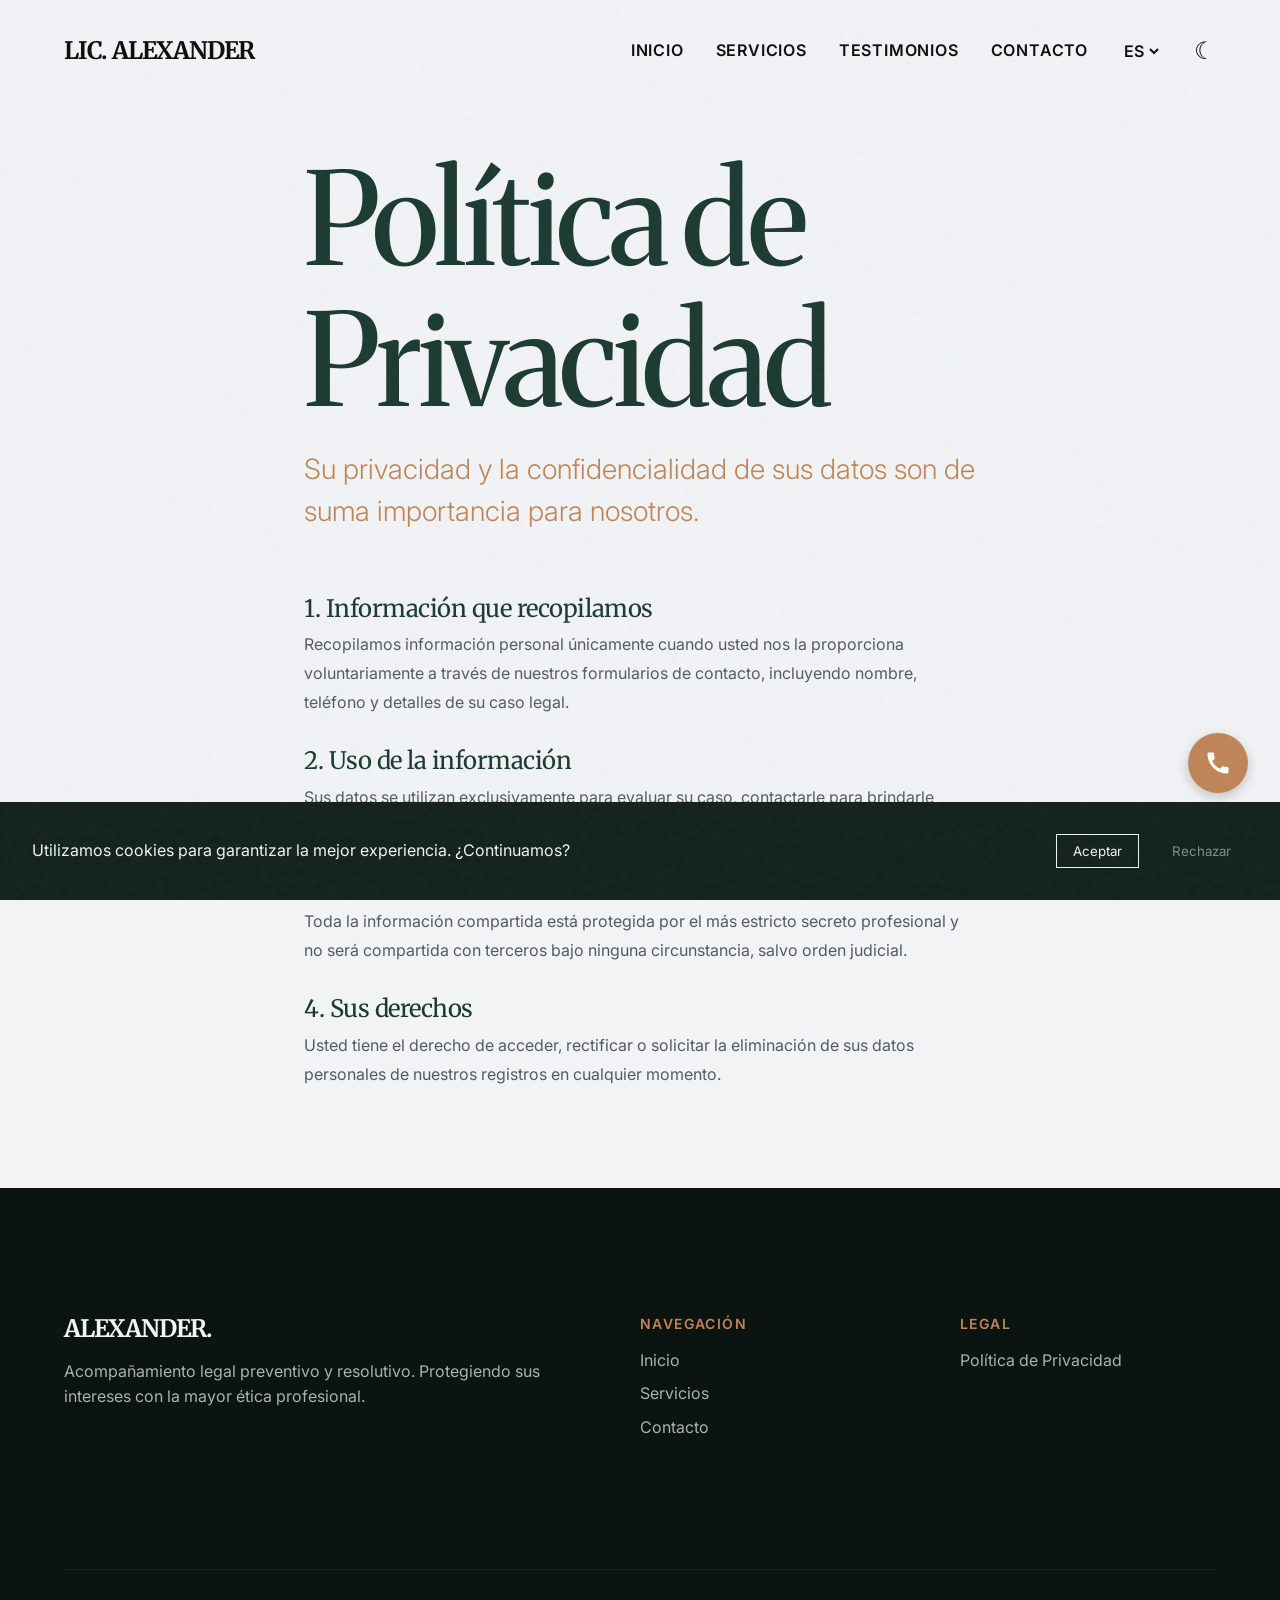
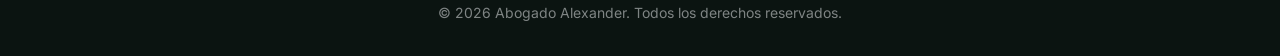
==== commit 15738cb2: "Add testimonials link to navbar and translation support" ====
--- a/privacidad.html
+++ b/privacidad.html
@@ -30,6 +30,7 @@
           <div class="nav__menu" id="nav-menu">
             <a href="index.html" class="nav__link" data-i18n="nav_home">Inicio</a>
             <a href="servicios.html" class="nav__link" data-i18n="nav_services">Servicios</a>
+            <a href="index.html#testimonios" class="nav__link" data-i18n="nav_testimonials">Testimonios</a>
             <a href="index.html#contacto" class="nav__link" data-i18n="nav_contact">Contacto</a>
           </div>
         </nav>
